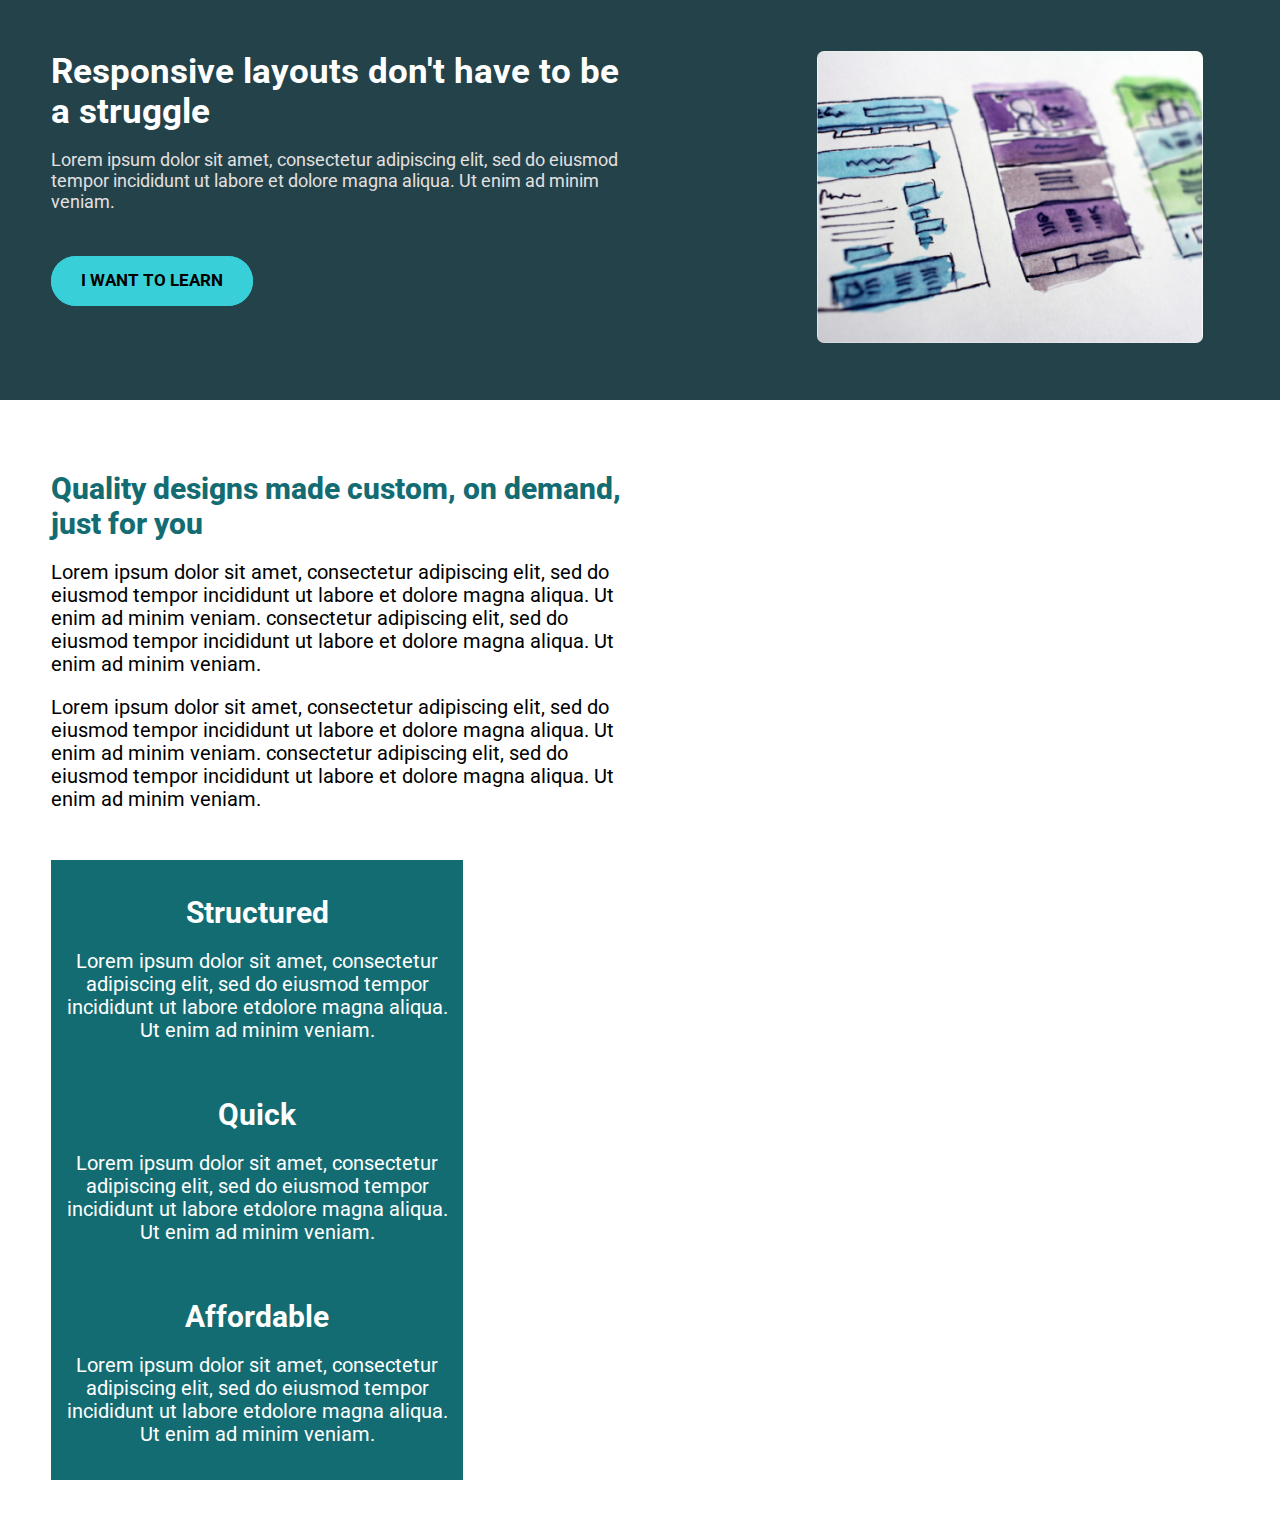
==== flexbox-challenge-5/index.html @ 868d2461 "todo fix font sizes on mobile screen" ====
<!DOCTYPE html>
<html lang="en">
<head>
  <meta charset="UTF-8">
  <meta http-equiv="X-UA-Compatible" content="IE=edge">
  <meta name="viewport" content="width=device-width, initial-scale=1.0">
  <title>Lorem</title>
  <link rel="stylesheet" href="index.css">
</head>
<body>
  <section class="bg-primary">
    <div class="hero row">
      <div class="hero__img">
        <img src="img/hero-img.jpg" alt="Hero Image">
      </div>
      <div class="hero__text">
        <h1 class="title">Responsive layouts don't have to be a struggle</h1>
        <p class="desc">Lorem ipsum dolor sit amet, consectetur adipiscing elit, sed do eiusmod tempor incididunt ut labore et dolore magna aliqua. Ut enim ad minim veniam.</p>
        <a href="#" class="btn btn-rounded btn-primary">i want to learn</a>
      </div>
    </div>
  </section>
  <section class="explanation-parent">
    <article class="col explanation">
      <h1 class="text-dark-green">Quality designs made custom, on demand, just for you</h1>
      <p>Lorem ipsum dolor sit amet, consectetur adipiscing elit, sed do eiusmod tempor incididunt ut labore et dolore magna aliqua. Ut enim ad minim veniam.  consectetur adipiscing elit, sed do eiusmod tempor incididunt ut labore et dolore magna aliqua. Ut enim ad minim veniam.</p>
      <p>Lorem ipsum dolor sit amet, consectetur adipiscing elit, sed do eiusmod tempor incididunt ut labore et dolore magna aliqua. Ut enim ad minim veniam.  consectetur adipiscing elit, sed do eiusmod tempor incididunt ut labore et dolore magna aliqua. Ut enim ad minim veniam.</p>
    </article>
    <aside class="col sidebar">
      <div>
        <h1>Structured</h1>
        <p>Lorem ipsum dolor sit amet, consectetur adipiscing elit, sed do eiusmod tempor incididunt ut labore etdolore magna aliqua. Ut enim ad minim veniam.</p>
      </div>
      <div>
        <h1>Quick</h1>
        <p>Lorem ipsum dolor sit amet, consectetur adipiscing elit, sed do eiusmod tempor incididunt ut labore etdolore magna aliqua. Ut enim ad minim veniam.</p>
      </div>
      <div>
        <h1>Affordable</h1>
        <p>Lorem ipsum dolor sit amet, consectetur adipiscing elit, sed do eiusmod tempor incididunt ut labore etdolore magna aliqua. Ut enim ad minim veniam.</p>
      </div>
    </aside>
  </section>
</body>
</html>
---- flexbox-challenge-5/index.css ----
/* TODO FIX FONT SIZES !! */
@import url('https://fonts.googleapis.com/css2?family=Roboto:wght@400;700;900&display=swap');
*, *::before, *::after {
  box-sizing: border-box;
}
/* MOBILE FONT SIZE  */
html {
  font-size: 8px;
}
body {
  font-family: 'Roboto', sans-serif;
  margin: 0;
  padding: 0;
}
img {
  max-width: 100%;
}

:root {
  --primary: #38CFD9;
  --cozy: #23424A;
  --dark-green: #136C72;
  --dark-purple: #87629A;
  --fs-50: 1.1rem;
  --fs-100: 1.2rem;
  --fs-200: 1.7rem;
  --fs-300: 2.3rem;
}
.text-purple {
  color: var(--dark-purple);
}
.text-dark-green {
  color: var(--dark-green);
}
.bg-dark-green {
  background: var(--dark-green);
}
.bg-primary {
  background: var(--cozy);
}
.bg-dark-green {
  background: var(--dark-green);
}
.text-center {
  text-align: center;
}
.justify-between {
  justify-content: space-between;
}

section {
  padding: 3.4em;
  
}

.hero {
  max-width: 1400px;
  justify-content: space-between;
  /* width: 80%; */
}

.title {
  color: #fff;
  margin: 0;
  font-size: var(--fs-300);
}
.desc {
  color: rgb(227 224 224);
  font-size: var(--fs-100);
  margin-bottom: 2.8em;
}
.btn {
  font-size: var(--fs-50);
  font-weight: 700;
  background: none;
  cursor: pointer;
  border: 2px solid;
  padding: .8em 1.7em;
  color: #fff;
  text-transform: uppercase;
  text-decoration: none;
}
.btn:hover {
  background: none !important;
  color: #fff;
  transition: .2s background;
}

.btn-primary {
  background: var(--primary);
  color: #000;
  border-color: var(--primary);
}
.btn-rounded {
  border-radius: 60px;
}

.row {
  display: flex;
  gap: 35px;
  flex-direction: column;
  font-size: var(--fs-200);
}
.col {

}
.text-white {
  color: #fff;
}
.hero__img img {
  border-radius: 7px;
}

.explanation-parent {
  display: flex;
  justify-content: space-between;
  gap: 2em;
  flex-direction: column;
}
.explanation h1 {
  font-weight: 800;
}
.sidebar {
  background: var(--dark-green);
  color: #fff;
  padding: 1em;
  text-align: center;
  display: flex;
  flex-direction: column;
  gap: 1em;
}

.explanation p, .sidebar p {
  font-size: 1.3rem;
}

@media screen and (min-width: 425px) {
  html {
    font-size: 10px;
  }
}
@media screen and (min-width: 768px) {
  html {
    font-size: 12px;
  }
  .row {
    flex-direction: row;
  }
  .hero__text {
    width: 50%;
    order: -1;
  }
  .hero__img {
    align-self: flex-start;
    width: 35%;
  }
  .explanation {
    width: 50%;
  }
  .sidebar {
    width: 35%;
  }
}
@media screen and (min-width: 1024px) {
  html {
    font-size: 15px;
  }
}
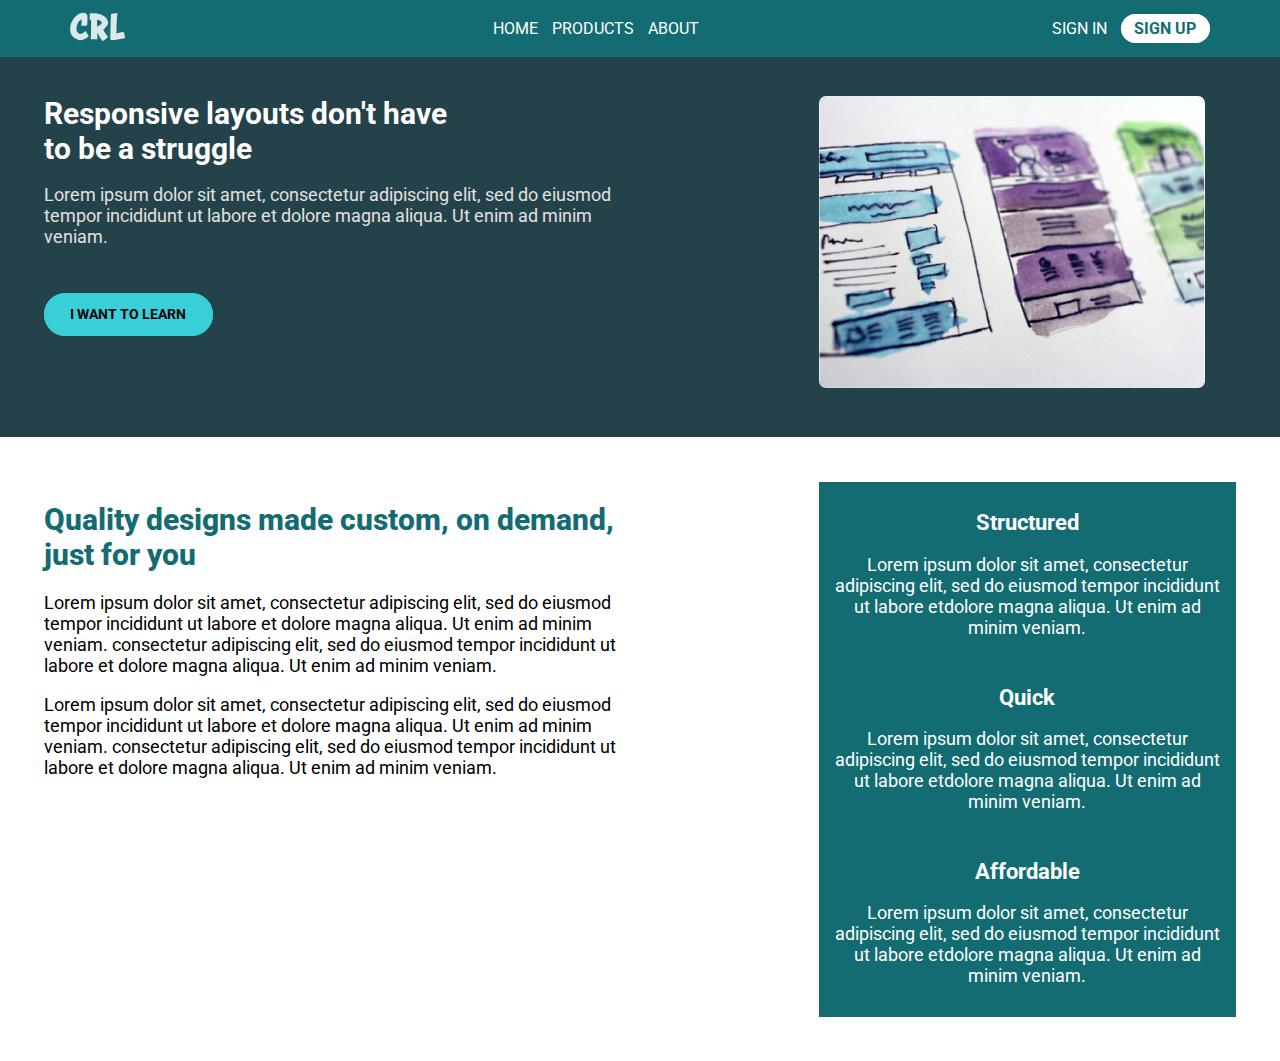
==== commit 2f4379a9: "responsive navbar with toggler" ====
--- a/flexbox-challenge-5/index.html
+++ b/flexbox-challenge-5/index.html
@@ -4,17 +4,40 @@
   <meta charset="UTF-8">
   <meta http-equiv="X-UA-Compatible" content="IE=edge">
   <meta name="viewport" content="width=device-width, initial-scale=1.0">
-  <title>Lorem</title>
+  <title>Conquering Responsive Layouts</title>
   <link rel="stylesheet" href="index.css">
+  <link rel="icon" href="img/logo.svg">
 </head>
 <body>
-  <section class="bg-primary">
+  <header class="header-nav">
+    <a href="#">
+      <img src="img/logo.svg" alt="Main Logo" class="logo"></img>
+    </a>
+    <input id="toggleMenu" class="menu-toggler" type="checkbox">
+    <label for="toggleMenu" class="burger">
+      <div class="bar"></div>
+      <div class="bar"></div>
+      <div class="bar"></div>
+    </label>
+    <nav class="nav">
+      <ul class="nav__list nav__list--primary">
+        <li class="nav__item"><a class="nav__link" href="#">Home</a></li>
+        <li class="nav__item"><a class="nav__link" href="#">Products</a></li>
+        <li class="nav__item"><a class="nav__link" href="#">About</a></li>
+      </ul>
+      <ul class="nav__list">
+        <li class="nav__item"><a class="nav__link" href="#">Sign in</a></li>
+        <li class="nav__item"><a href="#" class="nav__link btn btn-rounded btn-light btn-sign-up">Sign Up</a></li>
+      </ul>
+    </nav>
+  </header>
+  <section class="hero-parent bg-primary">
     <div class="hero row">
       <div class="hero__img">
         <img src="img/hero-img.jpg" alt="Hero Image">
       </div>
       <div class="hero__text">
-        <h1 class="title">Responsive layouts don't have to be a struggle</h1>
+        <h1 class="title">Responsive layouts don't have <br> to be a struggle</h1>
         <p class="desc">Lorem ipsum dolor sit amet, consectetur adipiscing elit, sed do eiusmod tempor incididunt ut labore et dolore magna aliqua. Ut enim ad minim veniam.</p>
         <a href="#" class="btn btn-rounded btn-primary">i want to learn</a>
       </div>
--- a/flexbox-challenge-5/index.css
+++ b/flexbox-challenge-5/index.css
@@ -15,14 +15,16 @@
 img {
   max-width: 100%;
 }
-
+ul {
+  padding: 0;
+}
 :root {
   --primary: #38CFD9;
   --cozy: #23424A;
   --dark-green: #136C72;
   --dark-purple: #87629A;
   --fs-50: 1.1rem;
-  --fs-100: 1.2rem;
+  --fs-100: 1.4rem;
   --fs-200: 1.7rem;
   --fs-300: 2.3rem;
 }
@@ -53,6 +55,9 @@
   
 }
 
+.hero-parent {
+  padding-top: calc(3.7em * 2);
+}
 .hero {
   max-width: 1400px;
   justify-content: space-between;
@@ -81,9 +86,7 @@
   text-decoration: none;
 }
 .btn:hover {
-  background: none !important;
-  color: #fff;
-  transition: .2s background;
+  opacity: .9;
 }
 
 .btn-primary {
@@ -119,6 +122,7 @@
 }
 .explanation h1 {
   font-weight: 800;
+  font-size: var(--fs-300);
 }
 .sidebar {
   background: var(--dark-green);
@@ -129,11 +133,109 @@
   flex-direction: column;
   gap: 1em;
 }
-
+.sidebar h1 {
+  font-size: var(--fs-200);
+}
 .explanation p, .sidebar p {
-  font-size: 1.3rem;
-}
-
+  font-size: var(--fs-100);
+}
+
+.header-nav {
+  position: fixed;
+  left: 0;
+  right: 0;
+  background: var(--dark-green);
+  padding: .5em 5.4em;
+  display: flex;
+  align-items: center;
+  justify-content: space-between;
+  gap: 1.2em;
+}
+.nav {
+  color: #fff;
+  display: flex;
+  justify-content: space-between;
+  flex-grow: 1;
+}
+.nav__list {
+  display: flex;
+  list-style: none;
+  gap: 14px;
+  align-items: center;
+}
+.nav__list--primary {
+  margin: 0 auto;
+}
+.nav__link {
+  color: #fff;
+  text-decoration: none;
+  text-transform: uppercase;
+  font-size: 1.2rem;
+}
+.nav__link:hover {
+  opacity: .8;
+}
+.btn-sign-up {
+  padding: 0.3em 0.8em;
+  border: 1px solid #fff;
+  background: #fff;
+  color: var(--dark-green);
+}
+.burger {
+  cursor: pointer;
+  position: absolute;
+  left: 3.4em;
+  display: none;
+}
+.menu-toggler {
+  display: none;
+}
+.menu-toggler:checked ~ .nav {
+  display: flex;
+  top: 4.3em;
+}
+.bar {
+  display: block;
+  width: 25px;
+  height: 3px;
+  margin: 5px auto;
+  -webkit-transition: all 0.3s ease-in-out;
+  transition: all 0.3s ease-in-out;
+  background-color: #fff;
+}
+.menu-toggler:checked ~ .burger .bar:nth-child(2) {
+  opacity: 0;
+}
+
+.menu-toggler:checked ~ .burger .bar:nth-child(1) {
+  transform: translateY(8px) rotate(45deg);
+}
+
+.menu-toggler:checked ~ .burger .bar:nth-child(3) {
+  transform: translateY(-8px) rotate(-45deg);
+}
+
+@media screen and (max-width: 500px) {
+  .header-nav,
+  .nav,
+  .nav__list
+  {
+    flex-direction: column;
+  }
+  .nav {
+    gap: 17px;
+    position: fixed;
+    top: -100%;
+    left: 0;
+    right: 0;
+    padding: 2em;
+    background: var(--dark-green);
+    transition: .3s;
+  }
+  .burger {
+    display: block;
+  }
+}
 @media screen and (min-width: 425px) {
   html {
     font-size: 10px;
@@ -154,6 +256,9 @@
     align-self: flex-start;
     width: 35%;
   }
+  .explanation-parent {
+    flex-direction: row;
+  }
   .explanation {
     width: 50%;
   }
@@ -163,6 +268,6 @@
 }
 @media screen and (min-width: 1024px) {
   html {
-    font-size: 15px;
+    font-size: 13px;
   }
 }